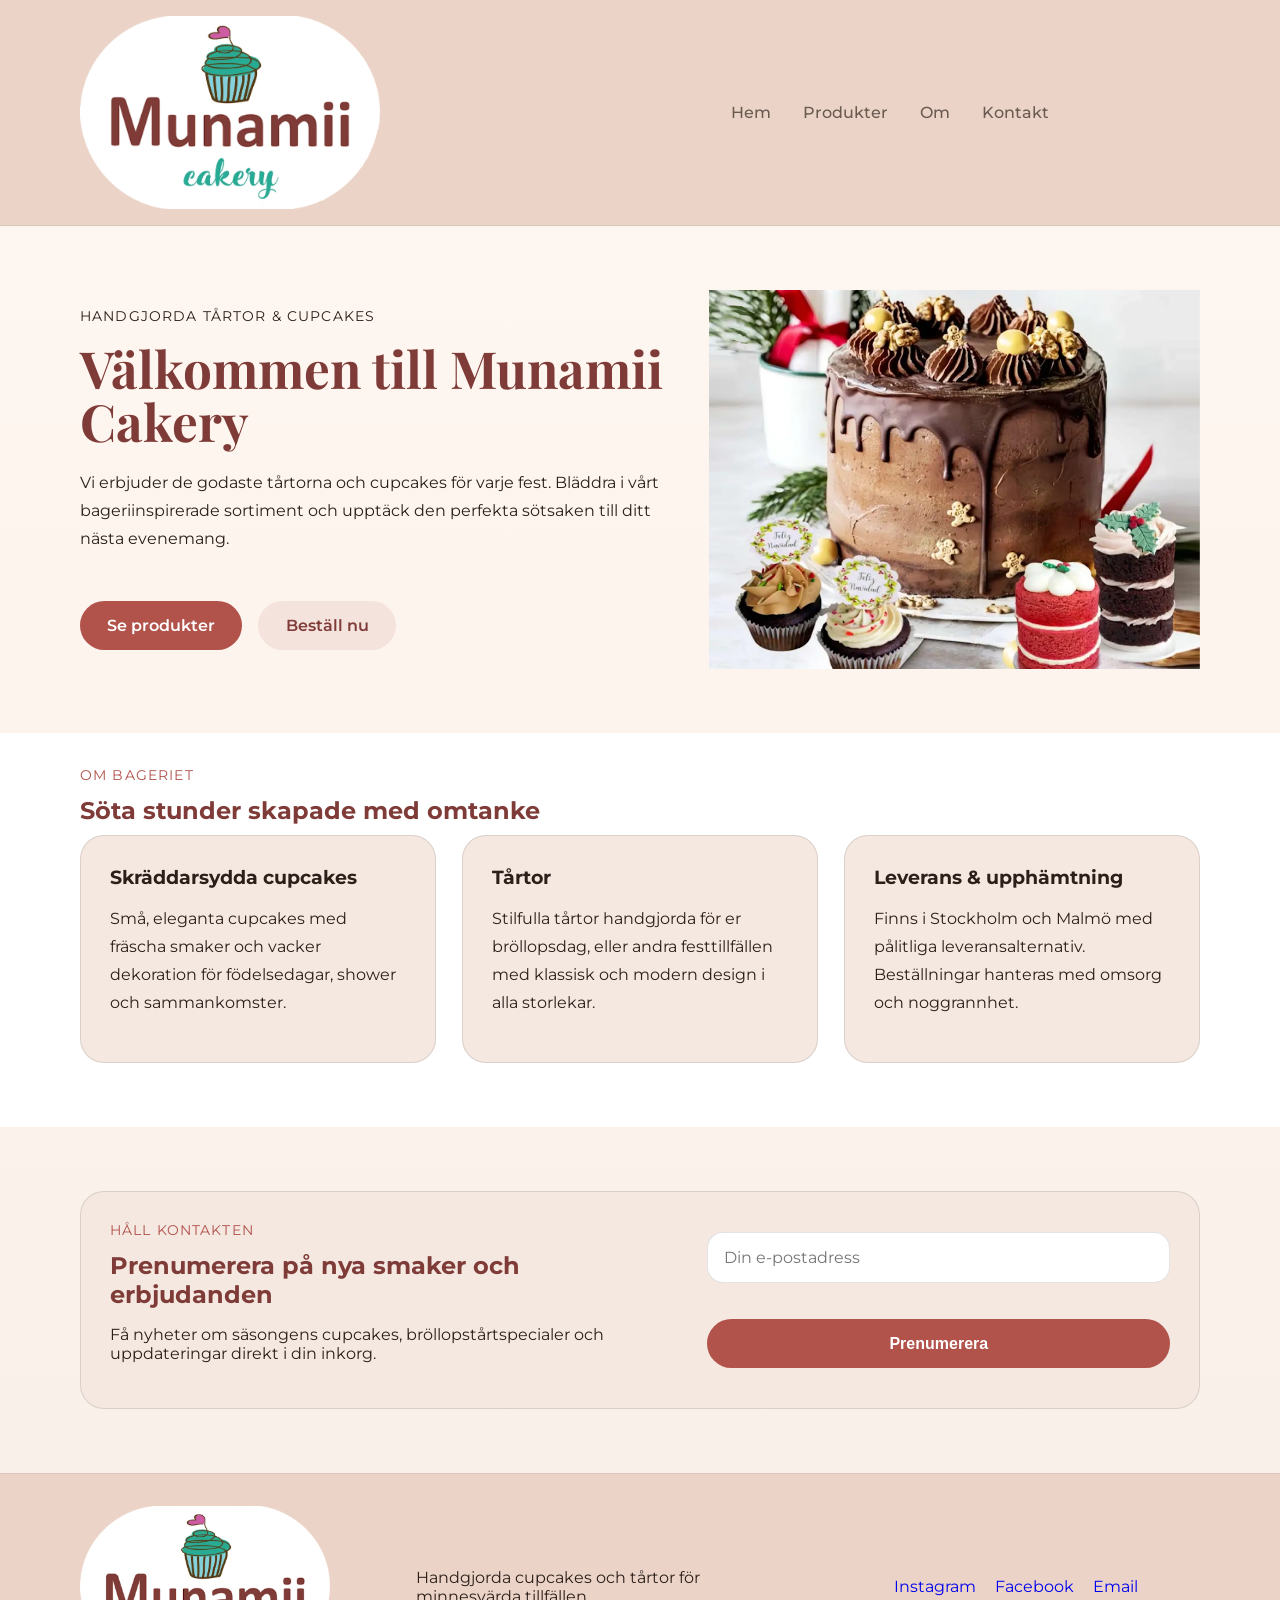
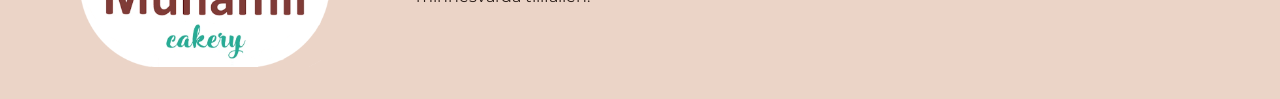
==== index.html @ d57cd538 "GR" ====
<!DOCTYPE html>
<html lang="sv">
<head>
  <meta charset="UTF-8" />
  <meta name="viewport" content="width=device-width, initial-scale=1.0" />
  <title>Munamii Cakery | Hem</title>
  <link rel="preconnect" href="https://fonts.googleapis.com" />
  <link rel="preconnect" href="https://fonts.gstatic.com" crossorigin />
  <link href="https://fonts.googleapis.com/css2?family=Montserrat:wght@400;500;600;700&family=Playfair+Display:wght@600;700&display=swap" rel="stylesheet" />
  <link rel="stylesheet" href="styles.css" />
</head>
<body>
  <header class="site-header">
    <div class="container header-inner">
      <a href="index.html" class="logo-link"><img src="./images/munamii-logotype.webp" class="logotype" alt="Munamii Cakery logotyp" /></a>
      <nav class="site-nav" aria-label="Primär navigation">
        <a href="index.html">Hem</a>
        <a href="products.html">Produkter</a>
        <a href="about.html">Om</a>
        <a href="contact.html">Kontakt</a>
      </nav>
    </div>
  </header

  <main>
    <section class="hero section-large">
      <div class="container hero-grid">
        <div class="hero-copy">
          <p class="eyebrow">Handgjorda tårtor & cupcakes</p>
          <h1>Välkommen till Munamii Cakery</h1>
          <p>Vi erbjuder de godaste tårtorna och cupcakes för varje fest. Bläddra i vårt 
            bageriinspirerade sortiment och upptäck den perfekta sötsaken till ditt nästa evenemang.</p>
          <div class="button-group">
            <a class="button button-primary" href="products.html">Se produkter</a>
            <a class="button button-secondary" href="ordering.html">Beställ nu</a>
          </div>
        </div>
        <div class="hero-image">
          <img src="./images/Munamii-cakes.webp" alt="5 cupcakes dukade för fest" />
        </div>
      </div>
    </section>

    <section class="section-light section-preview">
      <div class="container">
        <div class="section-heading">
          <span class="eyebrow">Om bageriet</span>
          <h2>Söta stunder skapade med omtanke</h2>
        </div>
        <div class="cards-grid">
          <article class="feature-card">
            <h3>Skräddarsydda cupcakes</h3>
            <p>Små, eleganta cupcakes med fräscha smaker och vacker dekoration för födelsedagar, shower och sammankomster.</p>
          </article>
          <article class="feature-card">
            <h3>Tårtor</h3>
            <p>Stilfulla tårtor handgjorda för er bröllopsdag, eller andra festtillfällen med klassisk och modern design i alla storlekar.</p>
          </article>
          <article class="feature-card">
            <h3>Leverans & upphämtning</h3>
            <p>Finns i Stockholm och Malmö med pålitliga leveransalternativ. Beställningar hanteras med omsorg och noggrannhet.</p>
          </article>
        </div>
      </div>
    </section>

    <section class="section-large section-newsletter">
      <div class="container newsletter-card">
        <div>
          <span class="eyebrow">Håll kontakten</span>
          <h2>Prenumerera på nya smaker och erbjudanden</h2>
          <p>Få nyheter om säsongens cupcakes, bröllopstårtspecialer och uppdateringar direkt i din inkorg.</p>
        </div>
        <form action="mailto:nyhetsbrev@x.cakery.com" method="post" enctype="text/plain" class="newsletter-form">
          <input type="email" name="email" placeholder="Din e-postadress" aria-label="E-post för nyhetsbrev" required />
          <button type="submit" class="button button-primary">Prenumerera</button>
        </form>
      </div>
    </section>
  </main>

  <footer class="site-footer">
    <div class="container footer-grid">
      <img src="./images/munamii-logotype.webp" class="logotype" alt="Munamii Cakery logotyp" />
      <p class="p-desktop">Handgjorda cupcakes och tårtor för minnesvärda tillfällen.</p>
   
      <div class="footer-links">
        <p class="p-tablet" >Handgjorda cupcakes och tårtor för minnesvärda tillfällen.</p>
        <a href="https://instagram.com" target="_blank" rel="noreferrer">Instagram</a>
        <a href="https://facebook.com" target="_blank" rel="noreferrer">Facebook</a>
        <a href="mailto:munamiicakery@example.com">Email</a>
      </div>
    </div>
  </footer>
</body>
</html>
---- styles.css ----
:root {
  color-scheme: light;
  --bg: #fff7f1;
  --surface: #ffffff;
  --surface-dark: #f4e8e1;
  --text: #2c1f1a;
  --muted: #6a5a52;
  --accent: #b1524b;
  --accent-dark: #7f3c38;
  --border: rgba(44, 31, 26, 0.12);
  --radius: 24px;
}

* {
  box-sizing: border-box;
}

html {
  scroll-behavior: smooth;
}

body {
  margin: 0;
  min-height: 100vh;
  font-family: 'Montserrat', sans-serif;
  background: linear-gradient(180deg, #fff7f1 0%, #f8efe8 100%);
  color: var(--text);
}

img {
  display: block;
  width: 100%;
  height: auto;
}

.container {
  width: min(1120px, calc(100% - 2rem));
  margin: 0 auto;
}

.site-header {
  position: sticky;
  z-index: 10;
  background: #ebd4c7;
  backdrop-filter: blur(10px);
  border-bottom: 1px solid rgba(44, 31, 26, 0.08);
}

.header-inner {
  display: flex;
  align-items: center;
  justify-content: space-between;
  gap: 2rem;
  padding: 1rem 0;
}

.brand,
.footer-brand {
  color: var(--accent-dark);
  text-decoration: none;
  font-family: 'Playfair Display', serif;
  font-size: clamp(1.4rem, 2vw, 1.9rem);
  letter-spacing: 0.04em;
}

.logotype {
  width: 300px;
  height: auto;
}

.site-nav {
  display: flex;
  flex-wrap: wrap;
  gap: 2rem;
  width: 335px;
  margin-right: 12%;
}

.site-nav a {
  color: var(--muted);
  text-decoration: none;
  font-weight: 500;
}
.footer-links a {
  color: rgb(0, 0, 238);
  text-decoration: none;
  font-weight: 400;
}

.site-nav a:hover, .footer-links a:hover {
  color: var(--accent-dark);
   text-decoration: underline;
}

.section-large,
.section-light {
  padding: 4rem 0;
}

.section-light {
  background: var(--surface);
}

.hero-grid,
.about-grid,
.contact-grid {
  display: grid;
  grid-template-columns: 1.2fr 1fr;
  gap: 2.5rem;
}

.hero-copy h1 {
  margin: 0;
  font-family: 'Playfair Display', serif; */
  font-weight: 700;
  color: #7F3B37;
}

h1, h2 {
  margin: 0;
  font-weight: 700;
  color: #7F3B37;
}

.hero-image {
  width:100%;
}

.eyebrow {
  display: inline-block;
  margin-bottom: 0.75rem;
  color: var(--accent);
  font-size: 0.9rem;
  letter-spacing: 0.08em;
  text-transform: uppercase;
}

.hero-copy p,
.section-heading p,
.feature-card p,
.category-header p,
.contact-details p {
  max-width: 55ch;
  line-height: 1.75;
  color: var(--text);
}

.hero-copy h1 {
  font-size: clamp(2.4rem, 4vw, 4rem);
  line-height: 1.05;
  margin: 0 0 1.25rem;
}

.button-group {
  display: flex;
  flex-wrap: wrap;
  gap: 1rem;
  margin-top: 1.75rem;
}

.button {
  border: none;
  border-radius: 999px;
  padding: 0.95rem 1.7rem;
  font-size: 1rem;
  font-weight: 600;
  text-decoration: none;
  cursor: pointer;
}

.button-primary {
  background: var(--accent);
  color: #fff;
  margin-top: 20px;
}

.button-secondary {
  background: rgba(177, 82, 75, 0.1);
  color: var(--accent-dark);
  margin-top: 20px;
}

.space {
  margin: 40px 0 50px 0;
}

.section-preview {
  padding-top: 2rem;
}

.cards-grid, .product-grid {
  display: grid;
  gap: 1.6rem;
  margin-top: 10px;
}

.cards-grid {
  grid-template-columns: repeat(3, minmax(0, 1fr));
}

.product-grid {
  grid-template-columns: repeat(2, minmax(0, 1fr));
}

.feature-card,
.product-card,
.newsletter-card,
.contact-form-card {
  background: var(--surface-dark);
  border: 1px solid var(--border);
  border-radius: var(--radius);
  padding: 1.8rem;
}

.feature-card h3 {
  margin: 0 0 0.75rem;
  font-size: 1.2rem;
}

.product-card {
  overflow: hidden;
  padding-bottom: 20px;
}

.product-card img {
  border-radius: calc(var(--radius) - 6px);
  margin-bottom: 1rem;
}

.product-card .button-primary {
  margin-top: 0;
}

.product-card a {
  float: right
}

.product-card h3 {
  float: left;
  margin: 0 0 0.75rem;
  font-size: 1.1rem;
}

.price {
  font-weight: 700;
  color: var(--accent-dark);
  margin-top: 0.5rem;
  float: left; 
  clear: both;
}

.newsletter-card {
  display: grid;
  grid-template-columns: 1.1fr 0.9fr;
  gap: 2rem;
  align-items: center;
}

.newsletter-form {
  display: grid;
  gap: 1rem;
}

input,
textarea {
  width: 100%;
  border: 1px solid var(--border);
  border-radius: 16px;
  background: #fff;
  padding: 0.95rem 1rem;
  font: inherit;
  color: var(--text);
}

label {
  display: block;
  margin: 25px 0 0 0;
  font-weight: 600;
  color: var(--text);
}

.contact-grid {
  grid-template-columns: 1.1fr 0.9fr;
  gap: 2rem;
}

.contact-form {
  display: grid;
  gap: 1rem;
}

.section-products {
  padding-top: 0;
}

.category-header {
  max-width: 64rem;
  margin-bottom: 2rem;
  padding-top: 20px;
}

footer.site-footer {
  background: #ebd4c7;
  border-top: 1px solid rgba(44, 31, 26, 0.08);
}

.footer-grid {
  display: flex;
  justify-content: space-between;
  flex-wrap: wrap;
  gap: 1.5rem;
  align-items: center;
  padding: 2rem 0;
}

.footer-links {
  display: flex;
  flex-wrap: wrap;
  gap: 1.2rem;
    margin: 0 auto;
}

.container.footer-grid img {
     width:250px;
}

.p-desktop {
  display: block;
  margin: 0 auto; 
  max-width: 330px;
}

.p-tablet {
  display: none;
}


@media (max-width: 1010px) {
  .p-desktop {
    display: none;
  }

  .p-tablet {
    display: block;
    margin-bottom: 10px;
  }

  .footer-links {
    max-width: 345px;
  }
}

@media (max-width: 900px) {

  .hero-grid, .about-grid, .contact-grid, .newsletter-card {
    grid-template-columns: 1fr;
  }

  .cards-grid, .product-grid {
    grid-template-columns: repeat(2, minmax(0, 1fr));
  }

  .site-nav {
    gap: 1.1rem;
    width: 335px;
    margin-right: 0;
  }
}

@media (max-width: 680px) {
  .section-large,
  .section-light {
    padding: 3rem 0;
  }

  .header-inner {
    flex-direction: column;
    align-items: flex-start;
  }

  .logo-link {
    margin: 0 auto;
  }

  
  .logotype {
    width: 250px;
  }

  .site-nav {
    width: 100%;
    justify-content: space-between;
    max-width: 400px;
    margin: 0 auto;
  }

  .cards-grid,
  .product-grid {
    grid-template-columns: 1fr;
  }
}

@media (max-width: 450px) {
  .button-group {
    flex-direction: column;
    align-items: stretch;
  }

  .site-nav {
    gap: 0.75rem;
  }

  .logotype {
    max-width: 250px;
    width: 100%
  }
}
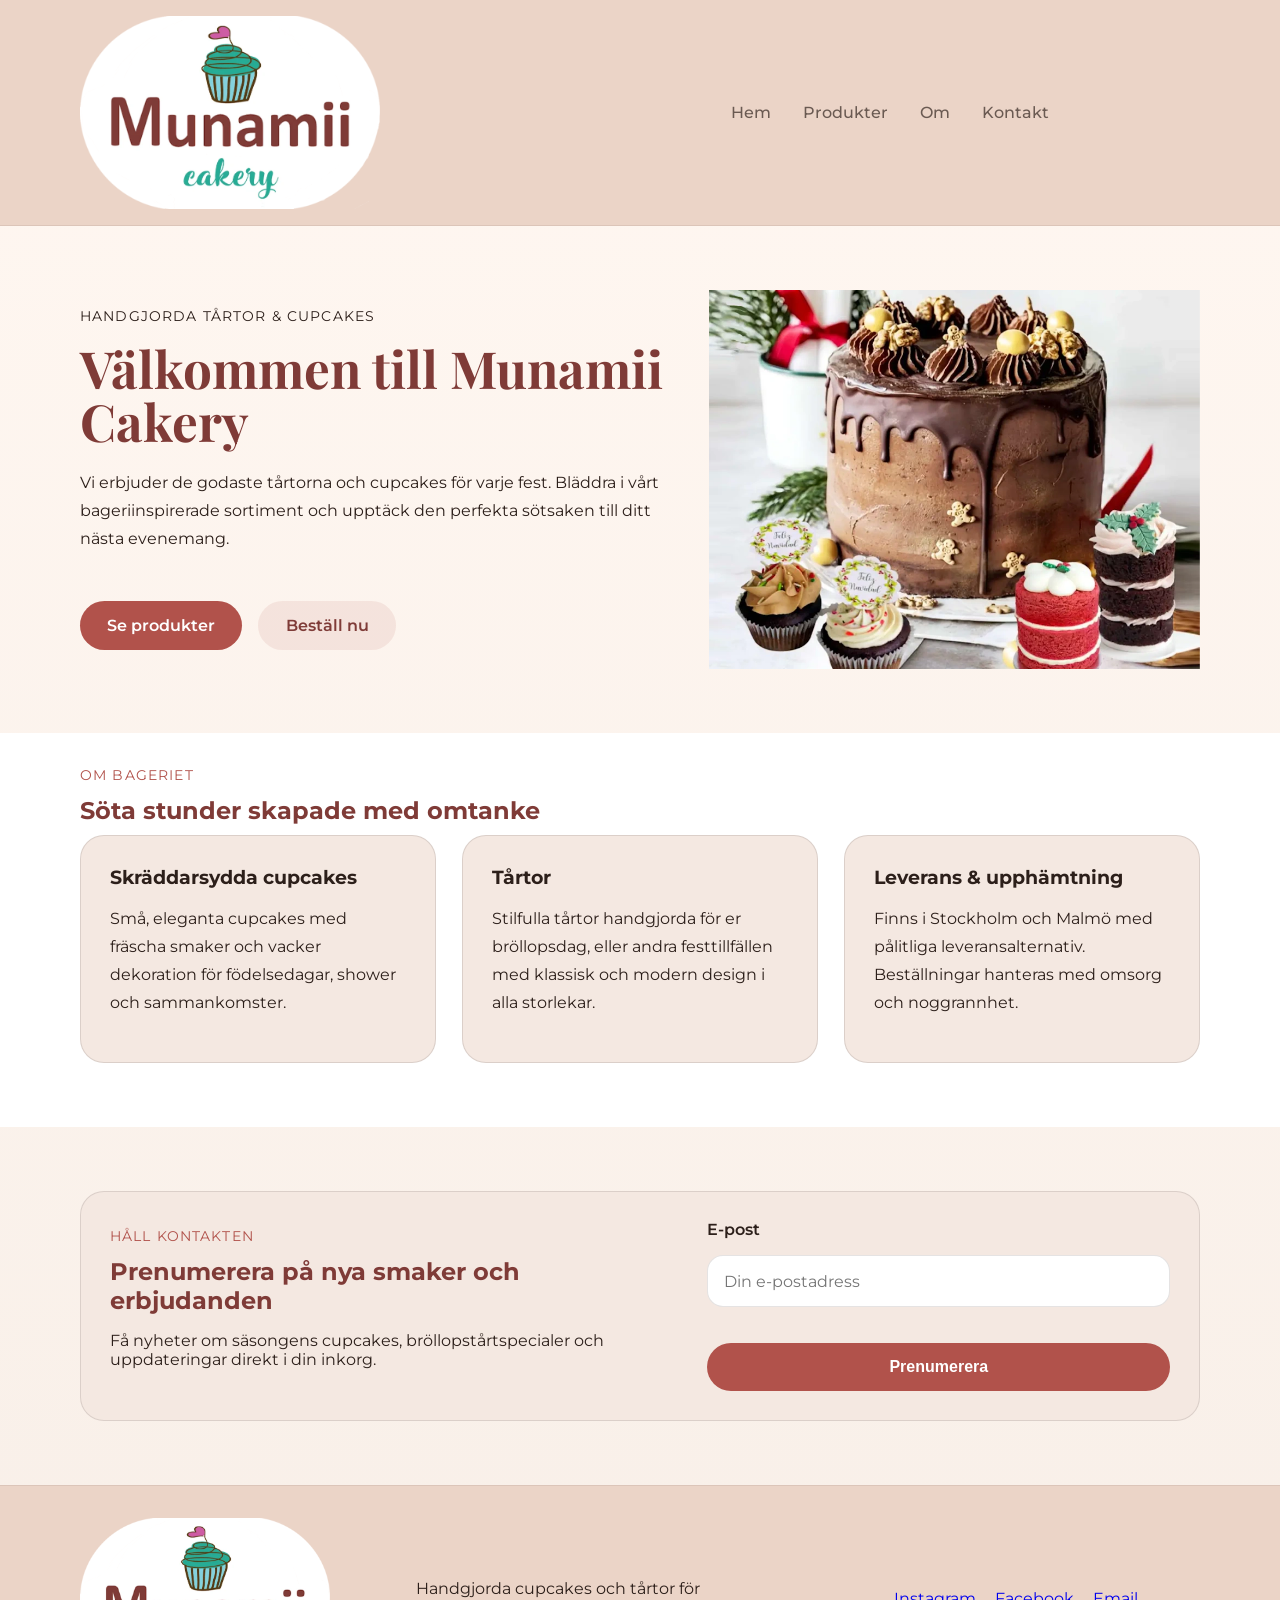
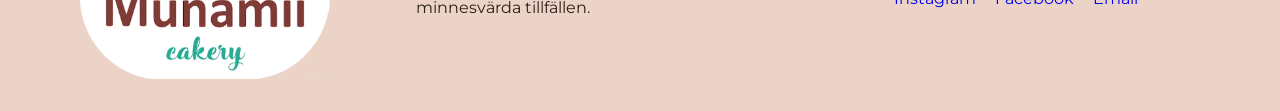
==== commit b7b7fa6a: "GR" ====
--- a/index.html
+++ b/index.html
@@ -72,6 +72,7 @@
           <p>Få nyheter om säsongens cupcakes, bröllopstårtspecialer och uppdateringar direkt i din inkorg.</p>
         </div>
         <form action="mailto:nyhetsbrev@x.cakery.com" method="post" enctype="text/plain" class="newsletter-form">
+          <label for="email">E-post</label>
           <input type="email" name="email" placeholder="Din e-postadress" aria-label="E-post för nyhetsbrev" required />
           <button type="submit" class="button button-primary">Prenumerera</button>
         </form>
--- a/styles.css
+++ b/styles.css
@@ -145,6 +145,10 @@
   color: var(--text);
 }
 
+.contact-details h3 {
+  margin: 30px 0 0px!important
+}
+
 .hero-copy h1 {
   font-size: clamp(2.4rem, 4vw, 4rem);
   line-height: 1.05;
@@ -252,13 +256,17 @@
 .newsletter-card {
   display: grid;
   grid-template-columns: 1.1fr 0.9fr;
-  gap: 2rem;
+  gap: 1rem 2rem;
   align-items: center;
 }
 
 .newsletter-form {
   display: grid;
   gap: 1rem;
+}
+
+.newsletter-form label {
+  margin-top: 0;
 }
 
 input,
@@ -286,7 +294,7 @@
 
 .contact-form {
   display: grid;
-  gap: 1rem;
+  gap: 0.6rem;
 }
 
 .section-products {
@@ -365,6 +373,11 @@
     width: 335px;
     margin-right: 0;
   }
+  .contact-form .button-primary {
+    margin: 0 auto;
+    max-width: 350px;
+    width: 100%;
+  }
 }
 
 @media (max-width: 680px) {
